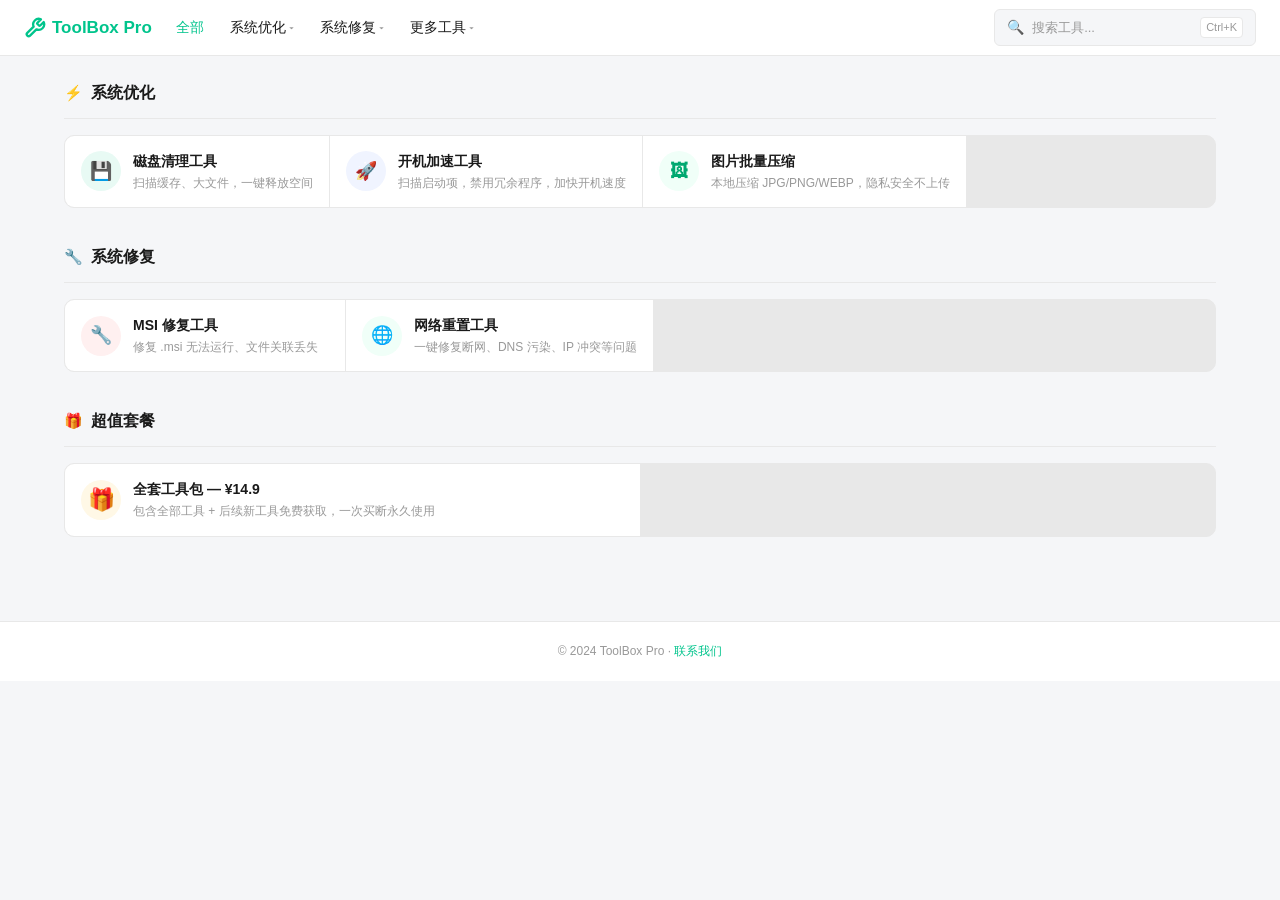
==== index.html @ 1918aa25 "init toolbox pro website" ====
<!DOCTYPE html>
<html lang="zh-CN">
<head>
  <meta charset="UTF-8">
  <meta name="viewport" content="width=device-width, initial-scale=1.0">
  <title>ToolBox Pro — 效率工具箱</title>
  <meta name="description" content="精选效率工具，覆盖系统优化、文件处理、开发辅助等场景，双击即用。">
  <link rel="stylesheet" href="assets/css/style.css">
</head>
<body>

<!-- ── Nav ── -->
<nav class="nav">
  <div class="nav-logo">
    <svg viewBox="0 0 24 24" fill="none" stroke="currentColor" stroke-width="2.5" stroke-linecap="round" stroke-linejoin="round">
      <path d="M14.7 6.3a1 1 0 0 0 0 1.4l1.6 1.6a1 1 0 0 0 1.4 0l3.77-3.77a6 6 0 0 1-7.94 7.94l-6.91 6.91a2.12 2.12 0 0 1-3-3l6.91-6.91a6 6 0 0 1 7.94-7.94l-3.76 3.76z"/>
    </svg>
    ToolBox Pro
  </div>

  <div class="nav-cats">
    <div class="nav-cat active">全部</div>
    <div class="nav-cat">系统优化 <span class="arrow">▾</span></div>
    <div class="nav-cat">系统修复 <span class="arrow">▾</span></div>
    <div class="nav-cat">更多工具 <span class="arrow">▾</span></div>
  </div>

  <div class="nav-search">
    <span class="nav-search-icon">🔍</span>
    <input type="text" placeholder="搜索工具..." id="search-input" oninput="handleSearch(this.value)">
    <kbd>Ctrl+K</kbd>
  </div>
</nav>

<!-- ── Main ── -->
<div class="page-wrap">

  <!-- 系统优化 -->
  <div class="cat-section" id="cat-system-opt">
    <div class="cat-title">
      <span class="cat-title-icon">⚡</span> 系统优化
    </div>
    <div class="tools-grid">
      <div class="tool-card" onclick="location.href='product/disk-cleaner.html'">
        <div class="tool-icon">💾</div>
        <div class="tool-info">
          <div class="tool-name">磁盘清理工具</div>
          <div class="tool-desc">扫描缓存、大文件，一键释放空间</div>
        </div>
      </div>
      <div class="tool-card" onclick="location.href='product/startup-manager.html'">
        <div class="tool-icon" style="background:#f0f4ff;color:#4f8ef7">🚀</div>
        <div class="tool-info">
          <div class="tool-name">开机加速工具</div>
          <div class="tool-desc">扫描启动项，禁用冗余程序，加快开机速度</div>
        </div>
      </div>
      <div class="tool-card" onclick="location.href='product/image-compressor.html'">
        <div class="tool-icon" style="background:#f0fff8;color:#00a870">🖼</div>
        <div class="tool-info">
          <div class="tool-name">图片批量压缩</div>
          <div class="tool-desc">本地压缩 JPG/PNG/WEBP，隐私安全不上传</div>
        </div>
      </div>
    </div>
  </div>

  <!-- 系统修复 -->
  <div class="cat-section" id="cat-system-fix">
    <div class="cat-title">
      <span class="cat-title-icon">🔧</span> 系统修复
    </div>
    <div class="tools-grid">
      <div class="tool-card" onclick="location.href='product/msi-fixer.html'">
        <div class="tool-icon" style="background:#fff0f0;color:#e74c3c">🔧</div>
        <div class="tool-info">
          <div class="tool-name">MSI 修复工具</div>
          <div class="tool-desc">修复 .msi 无法运行、文件关联丢失</div>
        </div>
      </div>
      <div class="tool-card" onclick="location.href='product/net-reset.html'">
        <div class="tool-icon" style="background:#f0fff8;color:#00c48c">🌐</div>
        <div class="tool-info">
          <div class="tool-name">网络重置工具</div>
          <div class="tool-desc">一键修复断网、DNS 污染、IP 冲突等问题</div>
        </div>
      </div>
      <!-- 预留位置 -->
    </div>
  </div>

  <!-- 套餐 -->
  <div class="cat-section" id="cat-bundle">
    <div class="cat-title">
      <span class="cat-title-icon">🎁</span> 超值套餐
    </div>
    <div class="tools-grid">
      <div class="tool-card" onclick="openPayModal('bundle')" style="grid-column: span 2">
        <div class="tool-icon" style="background:#fff8e6;color:#e87c00;font-size:22px">🎁</div>
        <div class="tool-info">
          <div class="tool-name">全套工具包 — ¥14.9</div>
          <div class="tool-desc">包含全部工具 + 后续新工具免费获取，一次买断永久使用</div>
        </div>
      </div>
    </div>
  </div>

</div>

<!-- ── Footer ── -->
<footer class="footer">
  © 2024 ToolBox Pro · <a href="mailto:your@email.com">联系我们</a>
</footer>

<!-- ══ 支付弹窗 ══ -->
<div class="modal-overlay" id="pay-modal">
  <div class="modal">
    <div class="modal-header">
      <h3 id="modal-title">购买工具</h3>
      <button class="modal-close" onclick="closePayModal()">✕</button>
    </div>
    <div class="modal-body">
      <div class="pay-steps">
        <div class="pay-step active" data-step="1">① 扫码付款</div>
        <div class="pay-step" data-step="2">② 输入兑换码</div>
        <div class="pay-step" data-step="3">③ 下载</div>
      </div>

      <!-- Step 1 -->
      <div id="step-pay">
        <div class="pay-tabs">
          <div class="pay-tab active" data-tab="wechat" onclick="setPayTab('wechat')">💚 微信支付</div>
          <div class="pay-tab" data-tab="alipay" onclick="setPayTab('alipay')">💙 支付宝</div>
        </div>
        <div class="qr-box">
          <div id="qr-wechat"><img src="assets/images/qr-wechat.svg" alt="微信收款码"></div>
          <div id="qr-alipay" style="display:none"><img src="assets/images/qr-alipay.svg" alt="支付宝收款码"></div>
          <div class="qr-amount" id="pay-amount">¥9.9 <small>元</small></div>
        </div>
        <p class="pay-hint">扫码付款后，请联系客服获取兑换码<br>微信：<strong>your_wechat_id</strong></p>
        <button class="btn btn-primary btn-full" onclick="setPayStep(2)">我已付款，输入兑换码 →</button>
      </div>

      <!-- Step 2 -->
      <div id="step-code" style="display:none">
        <p style="font-size:13px;color:var(--text-sub);margin-bottom:10px">请输入客服发给你的兑换码：</p>
        <div class="code-input-group">
          <input class="code-input" id="code-input" placeholder="例如：DISK-XXXX-2024"
            onkeydown="if(event.key==='Enter') verifyCode()">
          <button class="btn btn-primary" onclick="verifyCode()">验证</button>
        </div>
        <div class="code-hint">兑换码不区分大小写</div>
        <div class="code-error" id="code-error"></div>
        <button class="btn btn-outline btn-full" onclick="setPayStep(1)" style="margin-top:8px">← 返回付款</button>
      </div>

      <!-- Step 3 -->
      <div id="step-done" style="display:none">
        <div class="download-box">
          <div class="success-icon">🎉</div>
          <h4>验证成功！</h4>
          <p>点击下方按钮下载，双击即可运行</p>
          <a id="download-btn" href="#" class="btn btn-download btn-full">⬇ 立即下载</a>
          <p style="font-size:12px;color:var(--text-muted);margin-top:10px;margin-bottom:0">遇到问题请联系客服</p>
        </div>
      </div>
    </div>
  </div>
</div>

<script src="admin/codes.js"></script>
<script src="assets/js/main.js"></script>
<script>
// 搜索
function handleSearch(val) {
  const q = val.trim().toLowerCase();
  document.querySelectorAll('.tool-card').forEach(card => {
    const text = card.textContent.toLowerCase();
    card.style.display = (!q || text.includes(q)) ? '' : 'none';
  });
}

// Ctrl+K 聚焦搜索
document.addEventListener('keydown', e => {
  if ((e.ctrlKey || e.metaKey) && e.key === 'k') {
    e.preventDefault();
    document.getElementById('search-input').focus();
  }
});
</script>
</body>
</html>
---- assets/css/style.css ----
/* ── Reset ── */
*, *::before, *::after { box-sizing: border-box; margin: 0; padding: 0; }

:root {
  --primary:    #00c48c;
  --primary-bg: #e8faf4;
  --text:       #1a1a1a;
  --text-sub:   #666;
  --text-muted: #999;
  --bg:         #f5f6f8;
  --bg-white:   #ffffff;
  --border:     #e8e8e8;
  --radius:     10px;
  --nav-h:      56px;
}

html { scroll-behavior: smooth; }
body {
  background: var(--bg);
  color: var(--text);
  font-family: "PingFang SC", "Microsoft YaHei", "Segoe UI", sans-serif;
  font-size: 14px;
  line-height: 1.6;
}
a { text-decoration: none; color: inherit; }
img { max-width: 100%; display: block; }

/* ── Scrollbar ── */
::-webkit-scrollbar { width: 6px; height: 6px; }
::-webkit-scrollbar-track { background: #f0f0f0; }
::-webkit-scrollbar-thumb { background: #ccc; border-radius: 3px; }

/* ════════════════════════════════
   NAV
════════════════════════════════ */
.nav {
  position: fixed; top: 0; left: 0; right: 0; z-index: 200;
  height: var(--nav-h);
  background: var(--bg-white);
  border-bottom: 1px solid var(--border);
  display: flex; align-items: center;
  padding: 0 24px; gap: 0;
}
.nav-logo {
  display: flex; align-items: center; gap: 6px;
  font-size: 17px; font-weight: 700;
  color: var(--primary); white-space: nowrap;
  margin-right: 12px; flex-shrink: 0;
}
.nav-logo svg { width: 22px; height: 22px; }

/* 分类菜单 */
.nav-cats {
  display: flex; align-items: center;
  gap: 2px; flex: 1; overflow: hidden;
}
.nav-cat {
  position: relative;
  padding: 0 12px; height: var(--nav-h);
  display: flex; align-items: center; gap: 3px;
  font-size: 14px; color: var(--text);
  cursor: pointer; white-space: nowrap;
  transition: color .2s;
}
.nav-cat:hover, .nav-cat.active { color: var(--primary); }
.nav-cat .arrow {
  font-size: 10px; color: var(--text-muted);
  transition: transform .2s;
}
.nav-cat:hover .arrow { transform: rotate(180deg); }

/* 搜索 */
.nav-search {
  display: flex; align-items: center; gap: 8px;
  background: var(--bg); border: 1px solid var(--border);
  border-radius: 6px; padding: 6px 12px;
  cursor: text; flex-shrink: 0; margin-left: 12px;
}
.nav-search input {
  border: none; background: transparent; outline: none;
  font-size: 13px; color: var(--text); width: 160px;
}
.nav-search input::placeholder { color: var(--text-muted); }
.nav-search-icon { color: var(--text-muted); font-size: 14px; }
.nav-search kbd {
  font-size: 11px; color: var(--text-muted);
  background: var(--bg-white); border: 1px solid var(--border);
  border-radius: 4px; padding: 1px 5px;
  font-family: inherit;
}

/* ════════════════════════════════
   LAYOUT
════════════════════════════════ */
.page-wrap {
  max-width: 1200px;
  margin: 0 auto;
  padding: calc(var(--nav-h) + 24px) 24px 48px;
}

/* ════════════════════════════════
   CATEGORY SECTION
════════════════════════════════ */
.cat-section { margin-bottom: 36px; }

.cat-title {
  display: flex; align-items: center; gap: 8px;
  font-size: 16px; font-weight: 600;
  color: var(--text); margin-bottom: 16px;
  padding-bottom: 12px;
  border-bottom: 1px solid var(--border);
}
.cat-title-icon {
  color: var(--primary); font-size: 15px; font-weight: 700;
}

/* ════════════════════════════════
   TOOL GRID
════════════════════════════════ */
.tools-grid {
  display: grid;
  grid-template-columns: repeat(4, 1fr);
  gap: 1px;
  background: var(--border);
  border: 1px solid var(--border);
  border-radius: var(--radius);
  overflow: hidden;
}

.tool-card {
  display: flex; align-items: center; gap: 12px;
  padding: 14px 16px;
  background: var(--bg-white);
  cursor: pointer;
  transition: background .15s;
}
.tool-card:hover { background: #f0fbf7; }

.tool-icon {
  width: 40px; height: 40px; border-radius: 50%;
  display: flex; align-items: center; justify-content: center;
  font-size: 18px; flex-shrink: 0;
  background: var(--primary-bg);
  color: var(--primary);
  font-weight: 700;
}

.tool-info { min-width: 0; }
.tool-name {
  font-size: 14px; font-weight: 600;
  color: var(--text); margin-bottom: 2px;
  white-space: nowrap; overflow: hidden; text-overflow: ellipsis;
}
.tool-desc {
  font-size: 12px; color: var(--text-muted);
  white-space: nowrap; overflow: hidden; text-overflow: ellipsis;
}

/* ════════════════════════════════
   DETAIL PAGE
════════════════════════════════ */
.detail-wrap {
  max-width: 1100px; margin: 0 auto;
  padding: calc(var(--nav-h) + 24px) 24px 48px;
  display: grid;
  grid-template-columns: 1fr 320px;
  gap: 24px;
  align-items: start;
}
@media(max-width: 768px) {
  .detail-wrap { grid-template-columns: 1fr; }
  .tools-grid { grid-template-columns: repeat(2, 1fr); }
}

/* 面包屑 */
.breadcrumb {
  font-size: 13px; color: var(--text-muted);
  margin-bottom: 20px;
  display: flex; align-items: center; gap: 6px;
}
.breadcrumb a { color: var(--primary); }
.breadcrumb a:hover { text-decoration: underline; }
.breadcrumb span { color: var(--text-muted); }

/* 详情卡片 */
.detail-card {
  background: var(--bg-white);
  border: 1px solid var(--border);
  border-radius: var(--radius);
  padding: 28px;
  margin-bottom: 16px;
}
.detail-tag {
  display: inline-flex; align-items: center;
  background: var(--primary-bg); color: var(--primary);
  font-size: 12px; font-weight: 600;
  padding: 3px 10px; border-radius: 4px;
  margin-bottom: 12px;
}
.detail-title {
  font-size: 22px; font-weight: 700;
  color: var(--text); margin-bottom: 10px;
}
.detail-desc {
  font-size: 14px; color: var(--text-sub);
  line-height: 1.8; margin-bottom: 20px;
}

/* 特性列表 */
.feature-list { list-style: none; display: flex; flex-direction: column; gap: 8px; }
.feature-list li {
  display: flex; align-items: flex-start; gap: 8px;
  font-size: 13px; color: var(--text-sub);
}
.feature-list li::before {
  content: "✓";
  color: var(--primary); font-weight: 700;
  flex-shrink: 0; margin-top: 1px;
}

/* 步骤 */
.steps { display: flex; flex-direction: column; gap: 12px; margin: 20px 0; }
.step-item {
  display: flex; gap: 12px; align-items: flex-start;
}
.step-num {
  width: 24px; height: 24px; border-radius: 50%;
  background: var(--primary); color: #fff;
  font-size: 12px; font-weight: 700;
  display: flex; align-items: center; justify-content: center;
  flex-shrink: 0; margin-top: 1px;
}
.step-item strong { font-size: 14px; display: block; margin-bottom: 2px; }
.step-item span { font-size: 12px; color: var(--text-muted); }

/* FAQ */
.faq-list { display: flex; flex-direction: column; gap: 8px; margin-top: 4px; }
details.faq-item {
  background: var(--bg);
  border: 1px solid var(--border);
  border-radius: 8px;
  overflow: hidden;
}
details.faq-item summary {
  padding: 12px 16px;
  cursor: pointer;
  font-size: 13px; font-weight: 600;
  list-style: none;
  display: flex; justify-content: space-between; align-items: center;
}
details.faq-item summary::after {
  content: "+"; font-size: 16px; color: var(--text-muted);
}
details.faq-item[open] summary::after { content: "−"; }
details.faq-item p {
  padding: 0 16px 12px;
  font-size: 13px; color: var(--text-sub); line-height: 1.7;
}

/* ════════════════════════════════
   BUY CARD (右侧)
════════════════════════════════ */
.buy-card {
  background: var(--bg-white);
  border: 1px solid var(--border);
  border-radius: var(--radius);
  padding: 20px;
  position: sticky; top: calc(var(--nav-h) + 16px);
}
.buy-price {
  font-size: 30px; font-weight: 800;
  color: #f04e23; margin-bottom: 2px;
}
.buy-price-orig {
  font-size: 12px; color: var(--text-muted);
  text-decoration: line-through; margin-bottom: 16px;
}
.buy-btn {
  width: 100%; padding: 12px;
  background: var(--primary); color: #fff;
  border: none; border-radius: 8px;
  font-size: 15px; font-weight: 700;
  cursor: pointer; margin-bottom: 16px;
  transition: background .2s;
}
.buy-btn:hover { background: #00ad7c; }
.buy-meta { list-style: none; }
.buy-meta li {
  display: flex; align-items: center; gap: 8px;
  padding: 8px 0; border-bottom: 1px solid var(--border);
  font-size: 13px; color: var(--text-sub);
}
.buy-meta li:last-child { border-bottom: none; }

/* 套餐推荐 */
.bundle-card {
  background: #fff8f0;
  border: 1px solid #fde3c8;
  border-radius: var(--radius);
  padding: 16px; text-align: center;
  margin-top: 12px;
}
.bundle-card .bundle-label {
  font-size: 11px; font-weight: 700;
  color: #e87c00; margin-bottom: 6px;
}
.bundle-card .bundle-title { font-size: 14px; font-weight: 700; margin-bottom: 4px; }
.bundle-card .bundle-desc { font-size: 12px; color: var(--text-muted); margin-bottom: 12px; }
.bundle-btn {
  width: 100%; padding: 9px;
  background: #ff8c00; color: #fff;
  border: none; border-radius: 6px;
  font-size: 13px; font-weight: 700;
  cursor: pointer; transition: background .2s;
}
.bundle-btn:hover { background: #e07800; }

/* ════════════════════════════════
   MODAL
════════════════════════════════ */
.modal-overlay {
  display: none; position: fixed; inset: 0; z-index: 300;
  background: rgba(0,0,0,.45);
  align-items: center; justify-content: center;
}
.modal-overlay.show { display: flex; }
.modal {
  background: #fff;
  border-radius: 12px;
  width: 90%; max-width: 420px;
  box-shadow: 0 8px 40px rgba(0,0,0,.15);
  animation: modalIn .2s ease;
  overflow: hidden;
}
@keyframes modalIn { from{opacity:0;transform:translateY(-12px)} to{opacity:1;transform:translateY(0)} }

.modal-header {
  display: flex; align-items: center; justify-content: space-between;
  padding: 16px 20px;
  border-bottom: 1px solid var(--border);
}
.modal-header h3 { font-size: 15px; font-weight: 700; }
.modal-close {
  width: 28px; height: 28px; border-radius: 50%;
  background: var(--bg); border: none;
  color: var(--text-muted); cursor: pointer;
  font-size: 14px; display: flex; align-items: center; justify-content: center;
}
.modal-close:hover { background: var(--border); }

.modal-body { padding: 20px; }

/* 步骤指示 */
.pay-steps {
  display: flex; gap: 6px; margin-bottom: 16px;
}
.pay-step {
  flex: 1; text-align: center; padding: 6px 4px;
  border-radius: 6px; font-size: 12px; font-weight: 600;
  color: var(--text-muted); background: var(--bg);
  border: 1px solid var(--border);
}
.pay-step.active { background: #e8faf4; border-color: var(--primary); color: var(--primary); }
.pay-step.done { background: #e8faf4; border-color: var(--primary); color: var(--primary); opacity: .6; }

/* 支付tab */
.pay-tabs { display: flex; gap: 8px; margin-bottom: 12px; }
.pay-tab {
  flex: 1; padding: 8px; border-radius: 6px;
  background: var(--bg); border: 1px solid var(--border);
  font-size: 13px; font-weight: 600; color: var(--text-sub);
  cursor: pointer; text-align: center; transition: all .15s;
}
.pay-tab.active { background: #e8faf4; border-color: var(--primary); color: var(--primary); }

/* 二维码 */
.qr-box {
  border: 1px solid var(--border); border-radius: 8px;
  padding: 16px; text-align: center; margin-bottom: 12px;
}
.qr-box img { width: 160px; height: 160px; margin: 0 auto; border-radius: 6px; }
.qr-amount {
  margin-top: 10px; font-size: 22px; font-weight: 800; color: #f04e23;
}
.qr-amount small { font-size: 12px; color: var(--text-muted); font-weight: 400; }

.pay-hint {
  font-size: 12px; color: var(--text-muted);
  text-align: center; margin-bottom: 12px; line-height: 1.6;
}
.pay-hint strong { color: var(--primary); }

/* 兑换码 */
.code-input-group { display: flex; gap: 8px; margin-bottom: 6px; }
.code-input {
  flex: 1; border: 1px solid var(--border); border-radius: 6px;
  padding: 9px 12px; font-size: 13px; outline: none;
  transition: border-color .2s; background: var(--bg);
}
.code-input:focus { border-color: var(--primary); background: #fff; }
.code-hint { font-size: 12px; color: var(--text-muted); margin-bottom: 10px; }
.code-error { font-size: 12px; color: #f04e23; margin-bottom: 8px; display: none; }
.code-error.show { display: block; }

/* 下载成功 */
.download-box { text-align: center; padding: 8px 0; }
.download-box .success-icon { font-size: 40px; margin-bottom: 10px; }
.download-box h4 { font-size: 16px; font-weight: 700; margin-bottom: 6px; }
.download-box p { font-size: 13px; color: var(--text-muted); margin-bottom: 16px; }

/* ── Buttons ── */
.btn {
  display: inline-flex; align-items: center; justify-content: center; gap: 6px;
  padding: 9px 20px; border-radius: 6px;
  font-size: 13px; font-weight: 600; cursor: pointer; border: none;
  transition: all .15s;
}
.btn-primary { background: var(--primary); color: #fff; }
.btn-primary:hover { background: #00ad7c; }
.btn-outline {
  background: #fff; color: var(--text-sub);
  border: 1px solid var(--border);
}
.btn-outline:hover { border-color: var(--primary); color: var(--primary); }
.btn-download { background: #07c160; color: #fff; }
.btn-download:hover { background: #06ad56; }
.btn-full { width: 100%; }

/* ── Footer ── */
.footer {
  text-align: center; padding: 20px;
  border-top: 1px solid var(--border);
  font-size: 12px; color: var(--text-muted);
  background: var(--bg-white);
}
.footer a { color: var(--primary); }

/* ── Responsive ── */
@media(max-width: 900px) {
  .tools-grid { grid-template-columns: repeat(2, 1fr); }
}
@media(max-width: 560px) {
  .tools-grid { grid-template-columns: 1fr; }
  .nav-cats { display: none; }
  .detail-wrap { grid-template-columns: 1fr; padding: calc(var(--nav-h) + 16px) 16px 32px; }
  .page-wrap { padding: calc(var(--nav-h) + 16px) 16px 32px; }
}
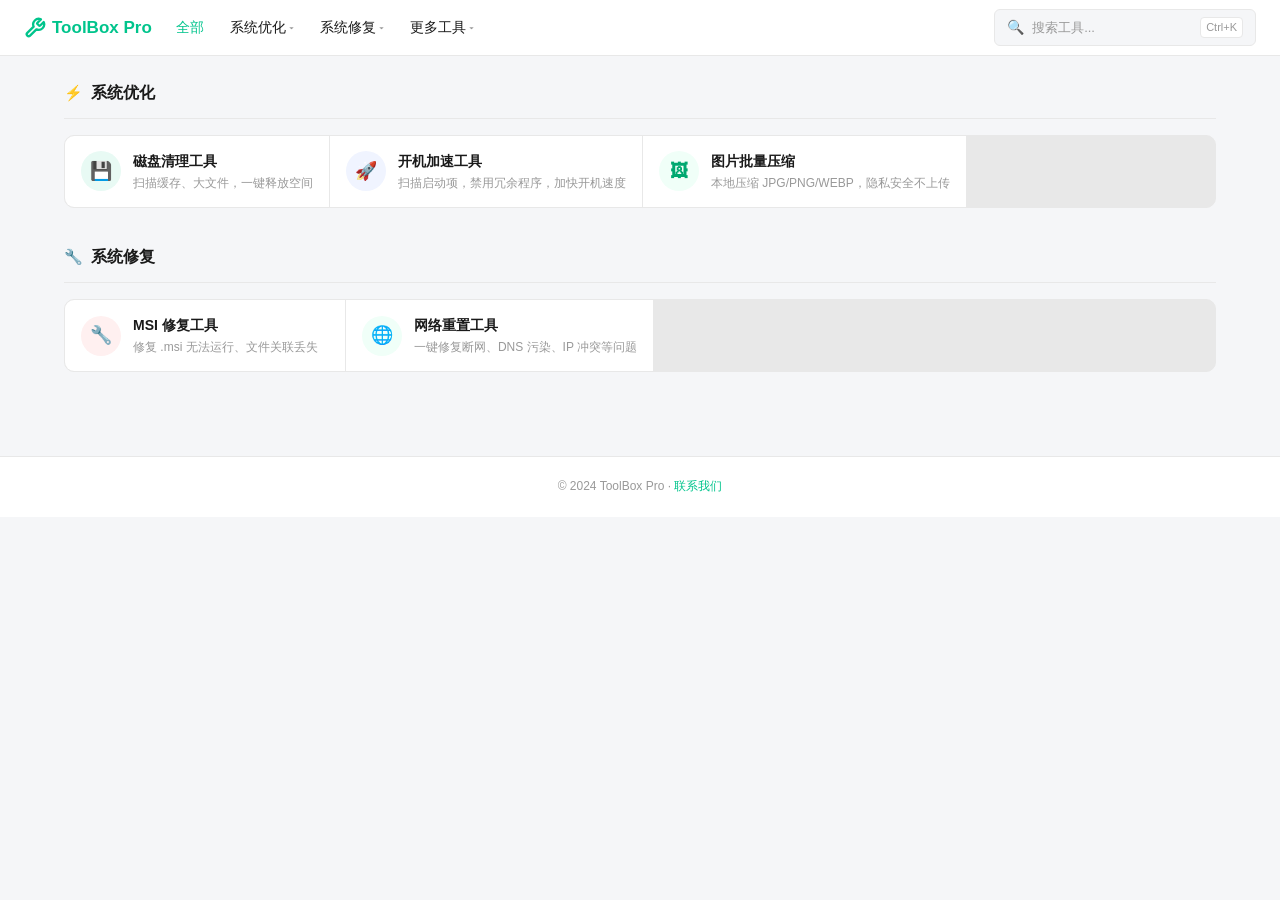
==== commit b8e96d43: "replace qr code placeholders with real images" ====
--- a/index.html
+++ b/index.html
@@ -89,22 +89,6 @@
     </div>
   </div>
 
-  <!-- 套餐 -->
-  <div class="cat-section" id="cat-bundle">
-    <div class="cat-title">
-      <span class="cat-title-icon">🎁</span> 超值套餐
-    </div>
-    <div class="tools-grid">
-      <div class="tool-card" onclick="openPayModal('bundle')" style="grid-column: span 2">
-        <div class="tool-icon" style="background:#fff8e6;color:#e87c00;font-size:22px">🎁</div>
-        <div class="tool-info">
-          <div class="tool-name">全套工具包 — ¥14.9</div>
-          <div class="tool-desc">包含全部工具 + 后续新工具免费获取，一次买断永久使用</div>
-        </div>
-      </div>
-    </div>
-  </div>
-
 </div>
 
 <!-- ── Footer ── -->
@@ -133,11 +117,11 @@
           <div class="pay-tab" data-tab="alipay" onclick="setPayTab('alipay')">💙 支付宝</div>
         </div>
         <div class="qr-box">
-          <div id="qr-wechat"><img src="assets/images/qr-wechat.svg" alt="微信收款码"></div>
-          <div id="qr-alipay" style="display:none"><img src="assets/images/qr-alipay.svg" alt="支付宝收款码"></div>
+          <div id="qr-wechat"><img src="assets/images/qr-wechat.png" alt="微信收款码"></div>
+          <div id="qr-alipay" style="display:none"><img src="assets/images/qr-alipay.png" alt="支付宝收款码"></div>
           <div class="qr-amount" id="pay-amount">¥9.9 <small>元</small></div>
         </div>
-        <p class="pay-hint">扫码付款后，请联系客服获取兑换码<br>微信：<strong>your_wechat_id</strong></p>
+        <p class="pay-hint">扫码付款后，请联系客服获取兑换码<br>微信：<strong>newboy2004</strong></p>
         <button class="btn btn-primary btn-full" onclick="setPayStep(2)">我已付款，输入兑换码 →</button>
       </div>
 
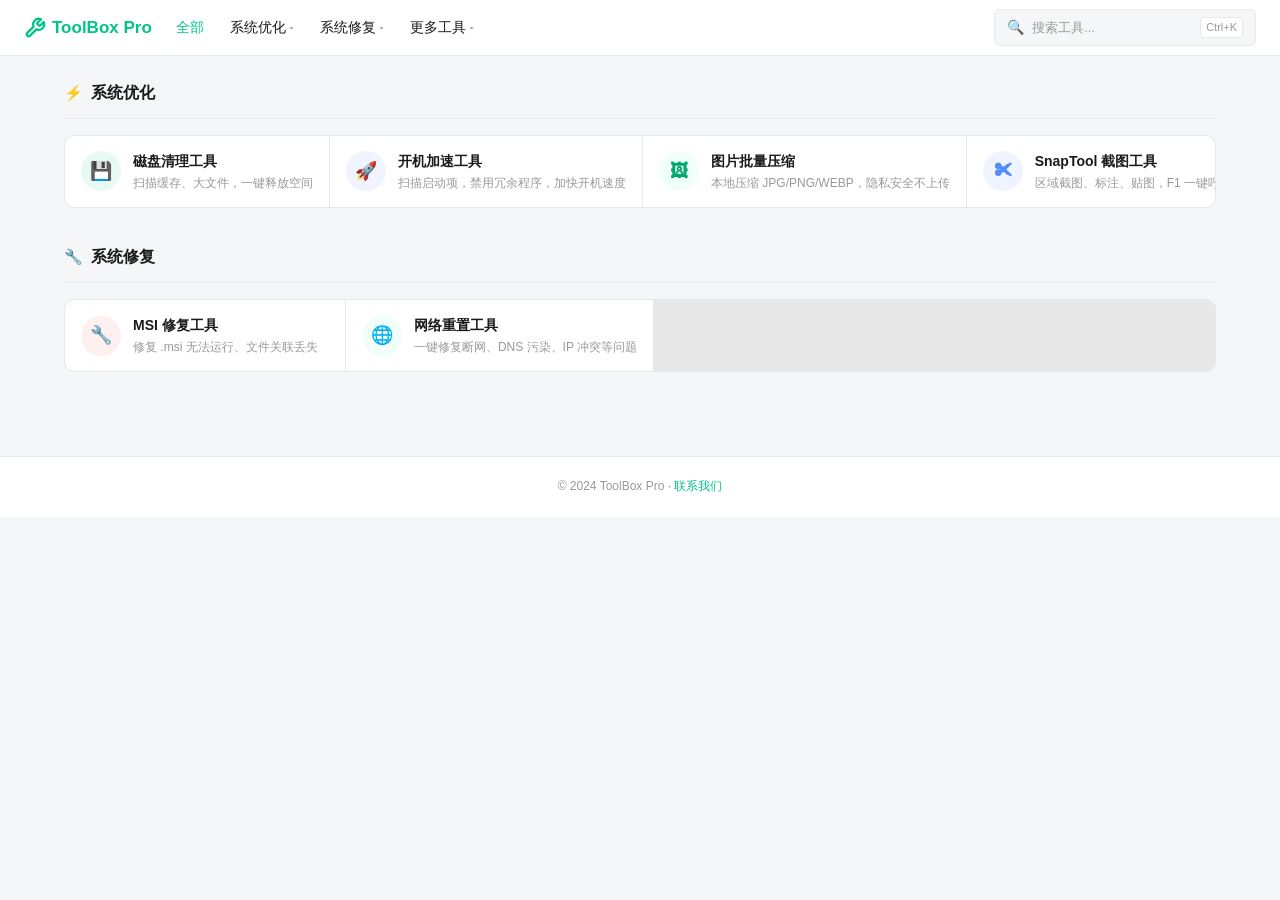
==== commit 51ac532c: "add SnapTool screenshot tool" ====
--- a/index.html
+++ b/index.html
@@ -60,6 +60,13 @@
         <div class="tool-info">
           <div class="tool-name">图片批量压缩</div>
           <div class="tool-desc">本地压缩 JPG/PNG/WEBP，隐私安全不上传</div>
+        </div>
+      </div>
+      <div class="tool-card" onclick="location.href='product/snaptool.html'">
+        <div class="tool-icon" style="background:#f0f4ff;color:#4f8ef7">✂</div>
+        <div class="tool-info">
+          <div class="tool-name">SnapTool 截图工具</div>
+          <div class="tool-desc">区域截图、标注、贴图，F1 一键呼出</div>
         </div>
       </div>
     </div>
